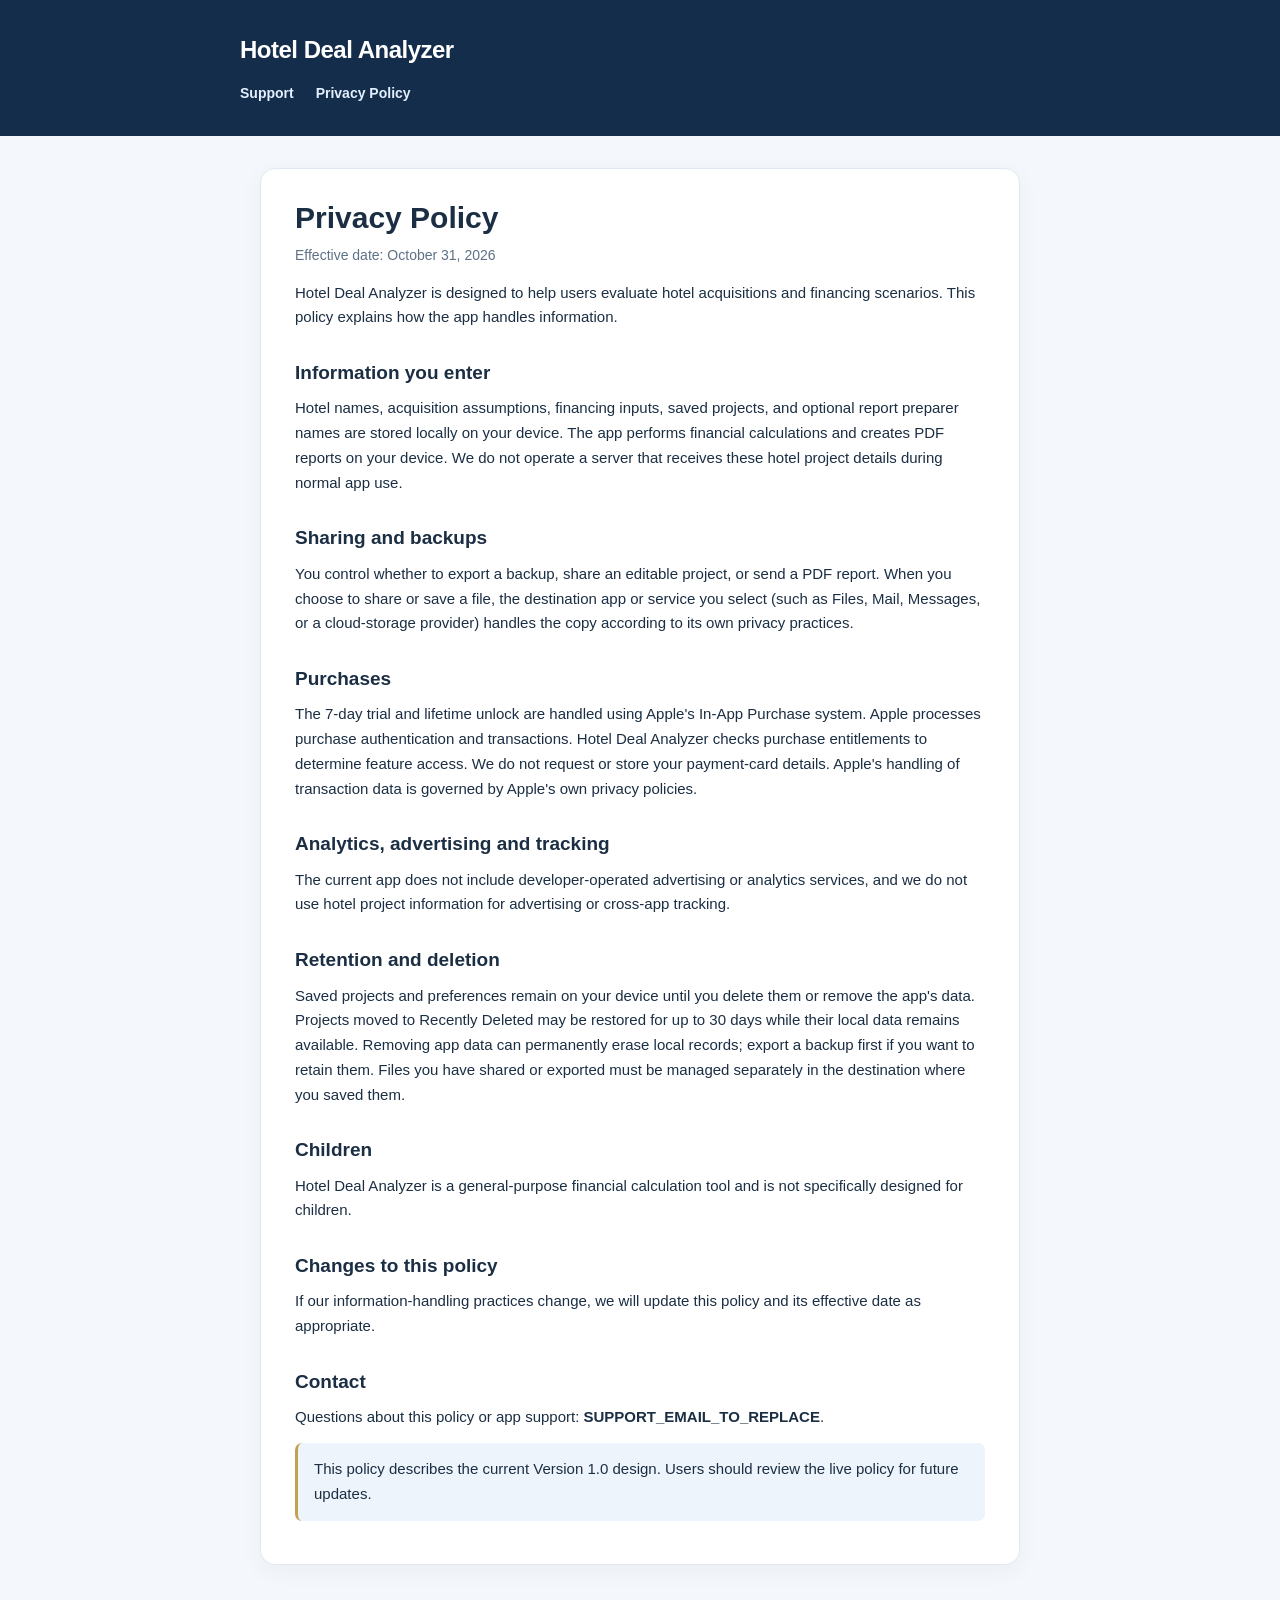
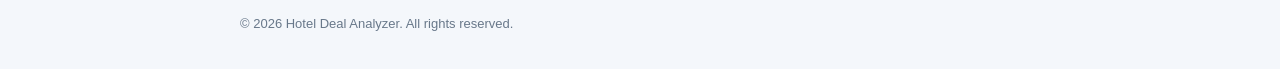
==== privacy.html @ 230e5dda "Official support website, privacy policy, and help resources for Hotel Deal Analyzer — an iOS hotel " ====
<!doctype html><html lang="en"><head><meta charset="utf-8"><meta name="viewport" content="width=device-width, initial-scale=1"><title>Hotel Deal Analyzer — Privacy Policy</title><meta name="description" content="Privacy policy for Hotel Deal Analyzer for iPhone."><link rel="stylesheet" href="style.css"></head><body><header><div class="wrap"><strong>Hotel Deal Analyzer</strong><nav><a href="index.html">Support</a><a href="privacy.html">Privacy Policy</a></nav></div></header><main><div class="paper"><h1>Privacy Policy</h1><p class="muted">Effective date: October 31, 2026</p><p>Hotel Deal Analyzer is designed to help users evaluate hotel acquisitions and financing scenarios. This policy explains how the app handles information.</p><h2>Information you enter</h2><p>Hotel names, acquisition assumptions, financing inputs, saved projects, and optional report preparer names are stored locally on your device. The app performs financial calculations and creates PDF reports on your device. We do not operate a server that receives these hotel project details during normal app use.</p><h2>Sharing and backups</h2><p>You control whether to export a backup, share an editable project, or send a PDF report. When you choose to share or save a file, the destination app or service you select (such as Files, Mail, Messages, or a cloud-storage provider) handles the copy according to its own privacy practices.</p><h2>Purchases</h2><p>The 7-day trial and lifetime unlock are handled using Apple's In-App Purchase system. Apple processes purchase authentication and transactions. Hotel Deal Analyzer checks purchase entitlements to determine feature access. We do not request or store your payment-card details. Apple's handling of transaction data is governed by Apple's own privacy policies.</p><h2>Analytics, advertising and tracking</h2><p>The current app does not include developer-operated advertising or analytics services, and we do not use hotel project information for advertising or cross-app tracking.</p><h2>Retention and deletion</h2><p>Saved projects and preferences remain on your device until you delete them or remove the app's data. Projects moved to Recently Deleted may be restored for up to 30 days while their local data remains available. Removing app data can permanently erase local records; export a backup first if you want to retain them. Files you have shared or exported must be managed separately in the destination where you saved them.</p><h2>Children</h2><p>Hotel Deal Analyzer is a general-purpose financial calculation tool and is not specifically designed for children.</p><h2>Changes to this policy</h2><p>If our information-handling practices change, we will update this policy and its effective date as appropriate.</p><h2>Contact</h2><p>Questions about this policy or app support: <strong>SUPPORT_EMAIL_TO_REPLACE</strong>.</p><p class="notice">This policy describes the current Version 1.0 design. Users should review the live policy for future updates.</p></div></main><footer><div class="wrap">© 2026 Hotel Deal Analyzer. All rights reserved.</div></footer></body></html>
---- style.css ----
:root{color-scheme:light;font-family:-apple-system,BlinkMacSystemFont,"Segoe UI",Arial,sans-serif;color:#1b2e43;background:#f4f7fb}*{box-sizing:border-box}body{margin:0;line-height:1.65}header{background:#142d4a;color:#fff;padding:30px 22px}header .wrap,main,footer .wrap{max-width:800px;margin:auto}header strong{font-size:24px;letter-spacing:-.5px}nav{margin-top:10px}nav a{color:#e4efff;margin-right:22px;text-decoration:none;font-weight:600;font-size:14px}nav a:hover{text-decoration:underline}main{padding:32px 20px 48px}.paper{background:white;border:1px solid #e1e8ef;border-radius:15px;padding:30px 34px;box-shadow:0 6px 24px #142d4a0b}h1{font-size:30px;line-height:1.25;margin:0 0 8px}h2{font-size:19px;margin:27px 0 7px}p,li{font-size:15px}p{margin:8px 0 13px}ul{padding-left:22px}.muted{color:#5e7185;font-size:14px}.notice{background:#eef4fb;padding:14px 16px;border-left:3px solid #c4a053;border-radius:7px}a{color:#135c94}footer{padding:0 20px 35px;color:#68788a;font-size:13px}@media(max-width:560px){.paper{padding:23px 20px}h1{font-size:25px}header strong{font-size:21px}}
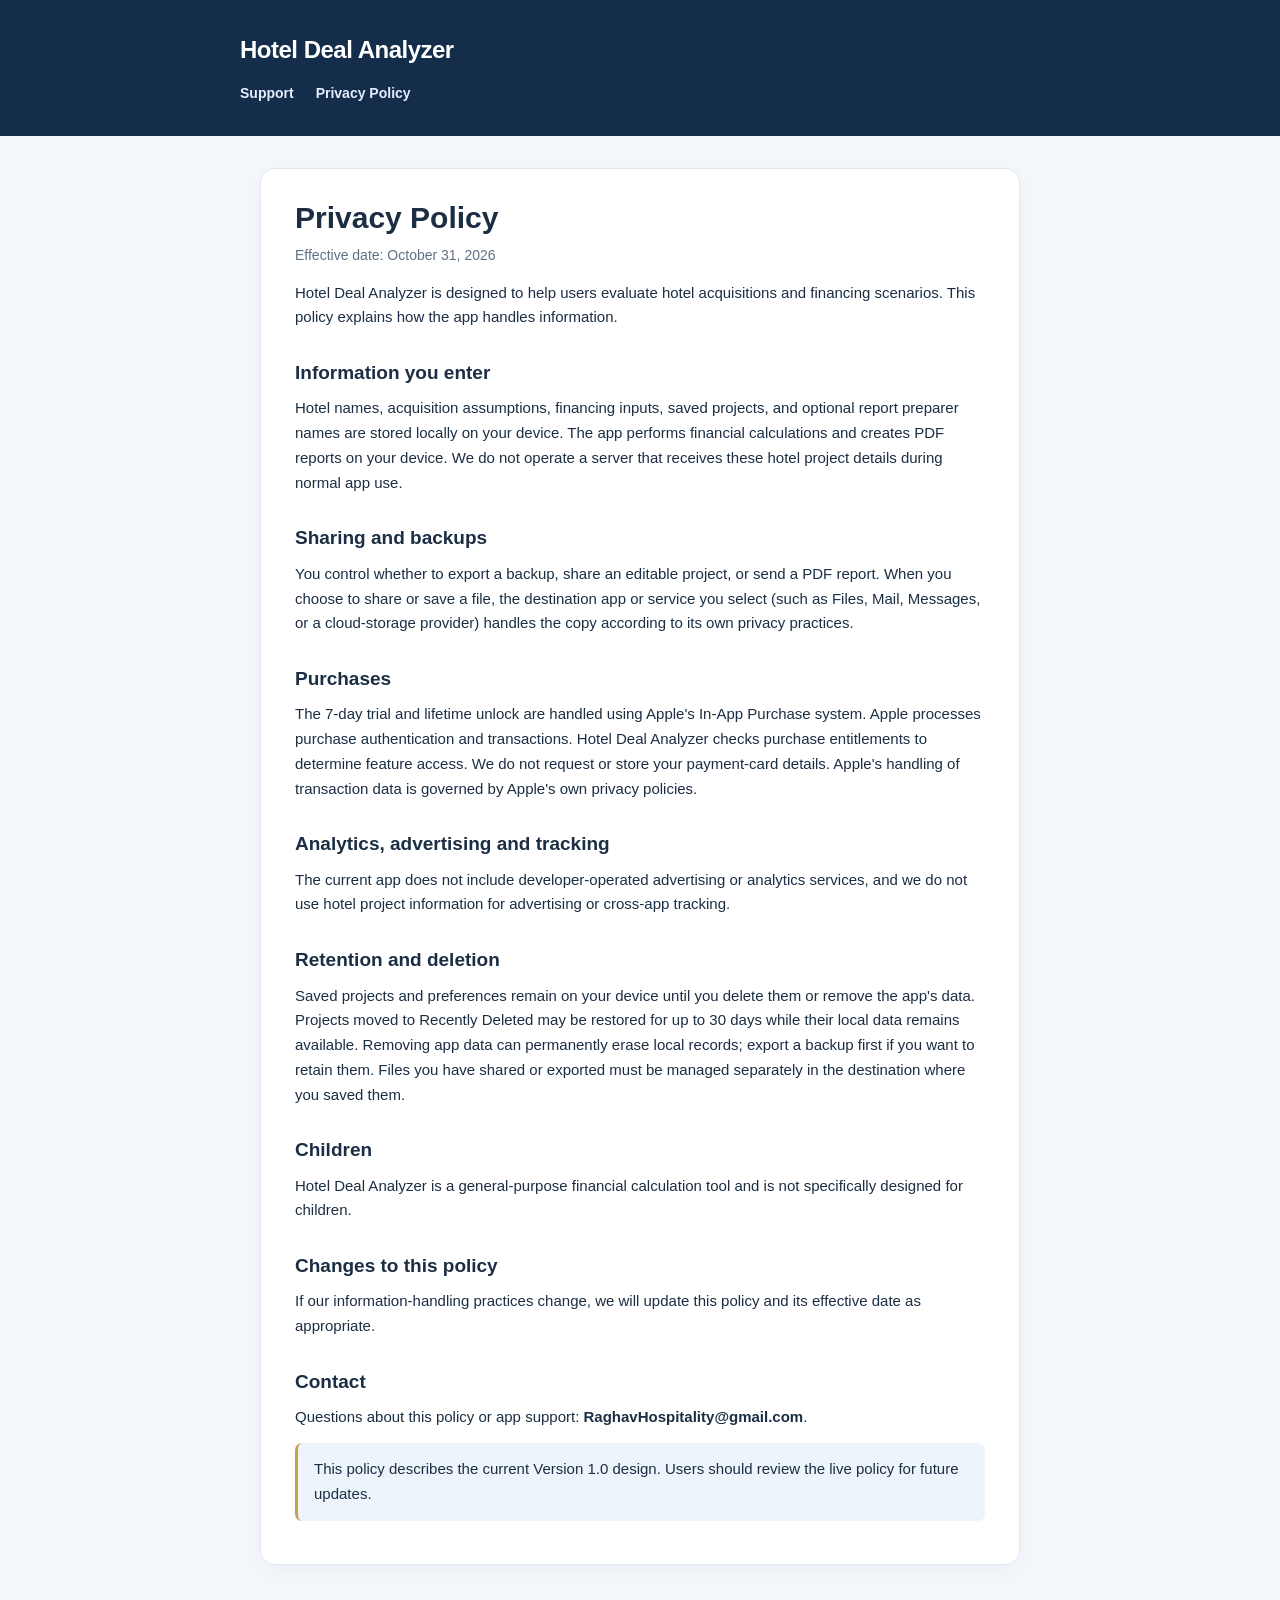
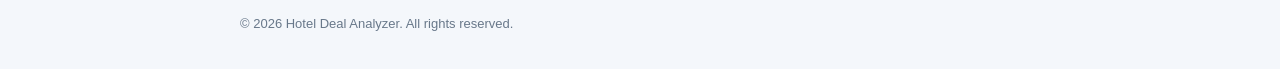
==== commit dee2e7a4: "Update privacy policy contact email" ====
--- a/privacy.html
+++ b/privacy.html
@@ -1 +1 @@
-<!doctype html><html lang="en"><head><meta charset="utf-8"><meta name="viewport" content="width=device-width, initial-scale=1"><title>Hotel Deal Analyzer — Privacy Policy</title><meta name="description" content="Privacy policy for Hotel Deal Analyzer for iPhone."><link rel="stylesheet" href="style.css"></head><body><header><div class="wrap"><strong>Hotel Deal Analyzer</strong><nav><a href="index.html">Support</a><a href="privacy.html">Privacy Policy</a></nav></div></header><main><div class="paper"><h1>Privacy Policy</h1><p class="muted">Effective date: October 31, 2026</p><p>Hotel Deal Analyzer is designed to help users evaluate hotel acquisitions and financing scenarios. This policy explains how the app handles information.</p><h2>Information you enter</h2><p>Hotel names, acquisition assumptions, financing inputs, saved projects, and optional report preparer names are stored locally on your device. The app performs financial calculations and creates PDF reports on your device. We do not operate a server that receives these hotel project details during normal app use.</p><h2>Sharing and backups</h2><p>You control whether to export a backup, share an editable project, or send a PDF report. When you choose to share or save a file, the destination app or service you select (such as Files, Mail, Messages, or a cloud-storage provider) handles the copy according to its own privacy practices.</p><h2>Purchases</h2><p>The 7-day trial and lifetime unlock are handled using Apple's In-App Purchase system. Apple processes purchase authentication and transactions. Hotel Deal Analyzer checks purchase entitlements to determine feature access. We do not request or store your payment-card details. Apple's handling of transaction data is governed by Apple's own privacy policies.</p><h2>Analytics, advertising and tracking</h2><p>The current app does not include developer-operated advertising or analytics services, and we do not use hotel project information for advertising or cross-app tracking.</p><h2>Retention and deletion</h2><p>Saved projects and preferences remain on your device until you delete them or remove the app's data. Projects moved to Recently Deleted may be restored for up to 30 days while their local data remains available. Removing app data can permanently erase local records; export a backup first if you want to retain them. Files you have shared or exported must be managed separately in the destination where you saved them.</p><h2>Children</h2><p>Hotel Deal Analyzer is a general-purpose financial calculation tool and is not specifically designed for children.</p><h2>Changes to this policy</h2><p>If our information-handling practices change, we will update this policy and its effective date as appropriate.</p><h2>Contact</h2><p>Questions about this policy or app support: <strong>SUPPORT_EMAIL_TO_REPLACE</strong>.</p><p class="notice">This policy describes the current Version 1.0 design. Users should review the live policy for future updates.</p></div></main><footer><div class="wrap">© 2026 Hotel Deal Analyzer. All rights reserved.</div></footer></body></html>
+<!doctype html><html lang="en"><head><meta charset="utf-8"><meta name="viewport" content="width=device-width, initial-scale=1"><title>Hotel Deal Analyzer — Privacy Policy</title><meta name="description" content="Privacy policy for Hotel Deal Analyzer for iPhone."><link rel="stylesheet" href="style.css"></head><body><header><div class="wrap"><strong>Hotel Deal Analyzer</strong><nav><a href="index.html">Support</a><a href="privacy.html">Privacy Policy</a></nav></div></header><main><div class="paper"><h1>Privacy Policy</h1><p class="muted">Effective date: October 31, 2026</p><p>Hotel Deal Analyzer is designed to help users evaluate hotel acquisitions and financing scenarios. This policy explains how the app handles information.</p><h2>Information you enter</h2><p>Hotel names, acquisition assumptions, financing inputs, saved projects, and optional report preparer names are stored locally on your device. The app performs financial calculations and creates PDF reports on your device. We do not operate a server that receives these hotel project details during normal app use.</p><h2>Sharing and backups</h2><p>You control whether to export a backup, share an editable project, or send a PDF report. When you choose to share or save a file, the destination app or service you select (such as Files, Mail, Messages, or a cloud-storage provider) handles the copy according to its own privacy practices.</p><h2>Purchases</h2><p>The 7-day trial and lifetime unlock are handled using Apple's In-App Purchase system. Apple processes purchase authentication and transactions. Hotel Deal Analyzer checks purchase entitlements to determine feature access. We do not request or store your payment-card details. Apple's handling of transaction data is governed by Apple's own privacy policies.</p><h2>Analytics, advertising and tracking</h2><p>The current app does not include developer-operated advertising or analytics services, and we do not use hotel project information for advertising or cross-app tracking.</p><h2>Retention and deletion</h2><p>Saved projects and preferences remain on your device until you delete them or remove the app's data. Projects moved to Recently Deleted may be restored for up to 30 days while their local data remains available. Removing app data can permanently erase local records; export a backup first if you want to retain them. Files you have shared or exported must be managed separately in the destination where you saved them.</p><h2>Children</h2><p>Hotel Deal Analyzer is a general-purpose financial calculation tool and is not specifically designed for children.</p><h2>Changes to this policy</h2><p>If our information-handling practices change, we will update this policy and its effective date as appropriate.</p><h2>Contact</h2><p>Questions about this policy or app support: <strong>RaghavHospitality@gmail.com</strong>.</p><p class="notice">This policy describes the current Version 1.0 design. Users should review the live policy for future updates.</p></div></main><footer><div class="wrap">© 2026 Hotel Deal Analyzer. All rights reserved.</div></footer></body></html>
